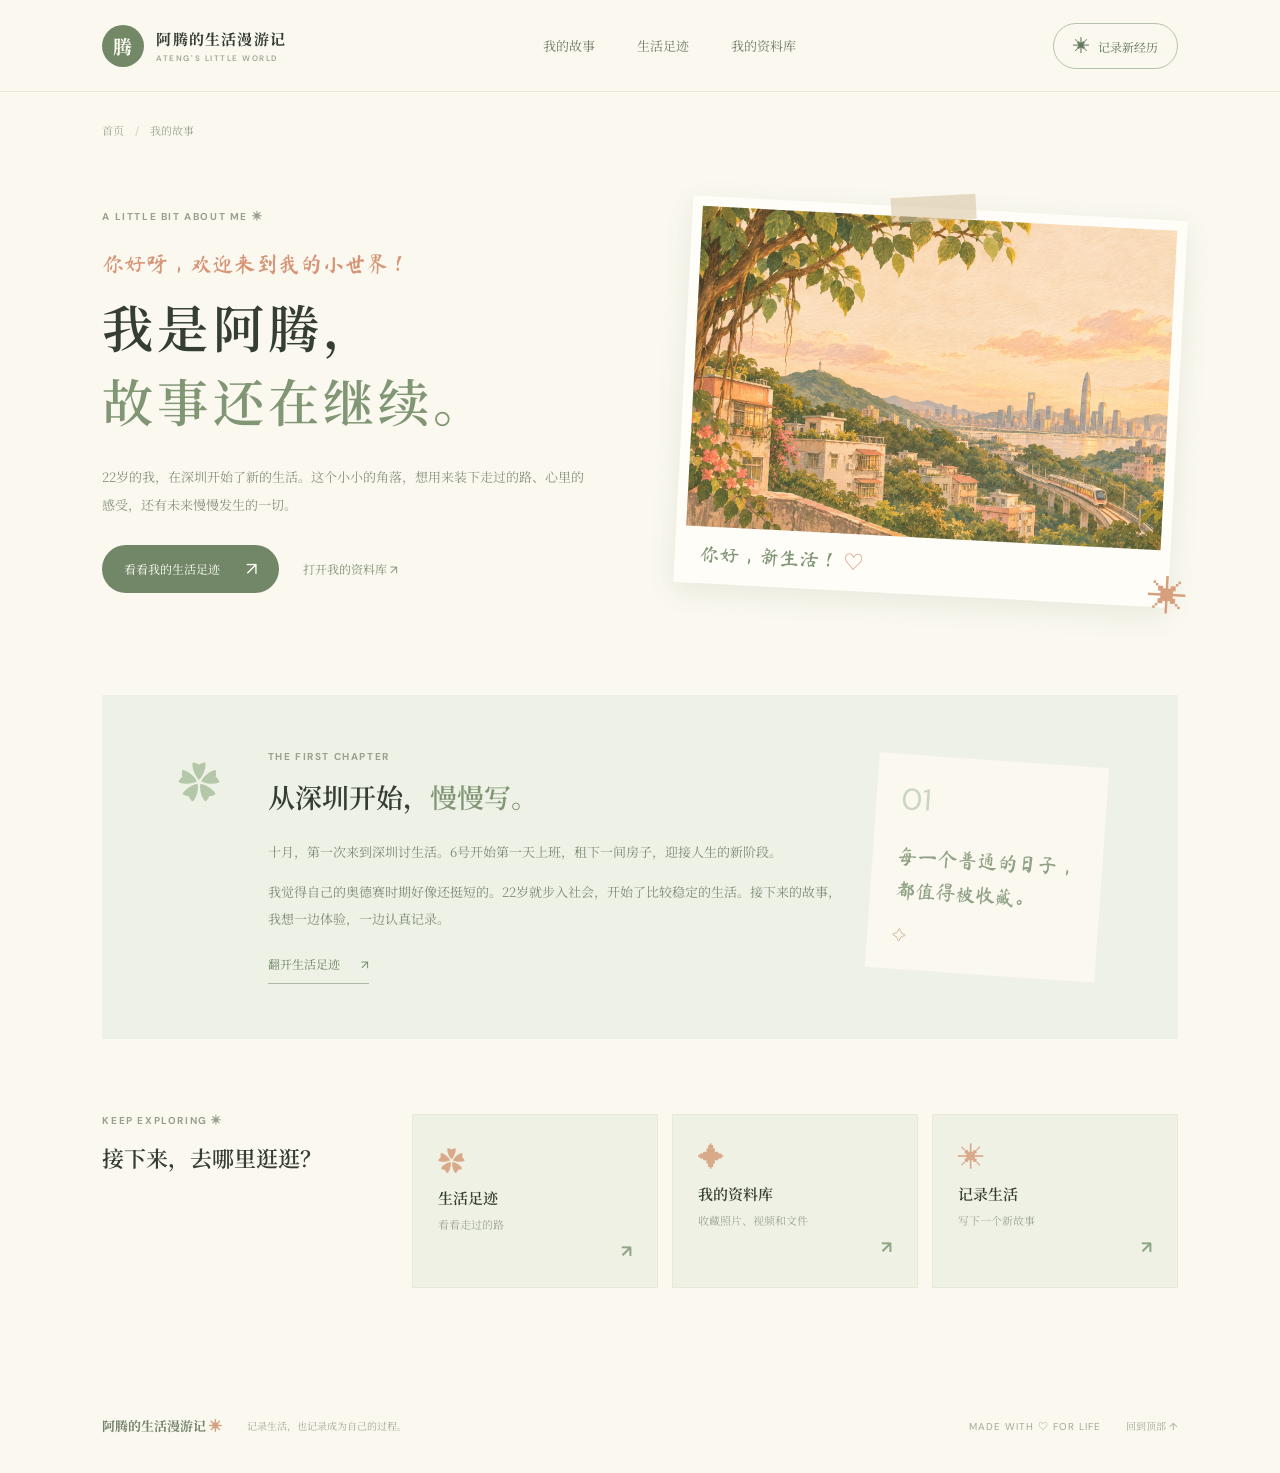
==== about.html @ c67d039f "Add story pages and personal media library" ====
<!doctype html>
<html lang="zh-CN"><head><meta charset="utf-8"><meta name="viewport" content="width=device-width, initial-scale=1"><meta name="theme-color" content="#f8f5e9"><title>我的故事 · 阿腾的生活漫游记</title><link rel="preconnect" href="https://fonts.googleapis.com"><link rel="preconnect" href="https://fonts.gstatic.com" crossorigin><link href="https://fonts.googleapis.com/css2?family=DM+Sans:wght@400;500;600;700&family=Ma+Shan+Zheng&family=Noto+Serif+SC:wght@400;500;600;700&display=swap" rel="stylesheet"><link rel="stylesheet" href="style.css"><link rel="stylesheet" href="about.css"></head>
<body><div class="page-shell"><header class="topbar"><a class="brand" href="index.html"><span class="brand-mark">腾</span><span>阿腾的生活漫游记<small>ATENG'S LITTLE WORLD</small></span></a><nav class="topnav" aria-label="主导航"><a href="about.html" aria-current="page">我的故事</a><a href="journey.html">生活足迹</a><a href="library.html">我的资料库</a></nav><a class="header-button" href="add.html"><span>✳</span> 记录新经历</a></header>
<main class="about-page"><div class="about-breadcrumb"><a href="index.html">首页</a> <span> / </span> 我的故事</div><section class="about-hero"><div class="about-intro"><p class="mini-label">A LITTLE BIT ABOUT ME ✳</p><p class="handwritten about-hello">你好呀，欢迎来到我的小世界！</p><h1>我是阿腾，<br><em>故事还在继续。</em></h1><p class="about-lead">22岁的我，在深圳开始了新的生活。这个小小的角落，想用来装下走过的路、心里的感受，还有未来慢慢发生的一切。</p><div class="about-buttons"><a class="primary-button" href="journey.html">看看我的生活足迹 <span>↗</span></a><a class="about-text-link" href="library.html">打开我的资料库 ↗</a></div></div><div class="about-postcard"><img src="assets/shenzhen.png" alt="温暖夕阳下的深圳城市插画"><span class="postcard-tape"></span><p class="handwritten">你好，新生活！ <span>♡</span></p><span class="postcard-flower">✳</span></div></section><section class="about-chapter"><div class="chapter-flower">✿</div><div><p class="mini-label">THE FIRST CHAPTER</p><h2>从深圳开始，<em>慢慢写。</em></h2><p>十月，第一次来到深圳讨生活。6号开始第一天上班，租下一间房子，迎接人生的新阶段。</p><p>我觉得自己的奥德赛时期好像还挺短的。22岁就步入社会，开始了比较稳定的生活。接下来的故事，我想一边体验，一边认真记录。</p><a href="journey.html">翻开生活足迹 <span>↗</span></a></div><div class="chapter-note"><span>01</span><p class="handwritten">每一个普通的日子，<br>都值得被收藏。</p>✧</div></section><section class="about-explore"><div><p class="mini-label">KEEP EXPLORING ✳</p><h2>接下来，去哪里逛逛？</h2></div><a href="journey.html"><span>✿</span><strong>生活足迹</strong><small>看看走过的路</small><b>↗</b></a><a href="library.html"><span>✦</span><strong>我的资料库</strong><small>收藏照片、视频和文件</small><b>↗</b></a><a href="add.html"><span>✳</span><strong>记录生活</strong><small>写下一个新故事</small><b>↗</b></a></section></main><footer><a href="index.html" class="footer-brand">阿腾的生活漫游记 <span>✳</span></a><p>记录生活，也记录成为自己的过程。</p><span>MADE WITH ♡ FOR LIFE</span><a href="#">回到顶部 ↑</a></footer></div></body></html>
---- style.css ----
:root{--ink:#353e32;--green:#6e8060;--dark:#53694e;--paper:#faf8ef;--cream:#f2f0df;--muted:#8c9180;--orange:#d88f6d}*{box-sizing:border-box}html{scroll-behavior:smooth}body{margin:0;background:#ebece0;color:var(--ink);font-family:'DM Sans','Noto Serif SC',serif;font-size:14px}.svg-defs{position:absolute;width:0;height:0;overflow:hidden}button,a{font:inherit}button{cursor:pointer}a{color:inherit;text-decoration:none}.page-shell{max-width:1600px;margin:auto;background:var(--paper);overflow:hidden}.topbar{height:92px;padding:0 8%;display:flex;align-items:center;justify-content:space-between;border-bottom:1px solid #e6e8d9}.brand{display:flex;align-items:center;gap:12px;font-family:'Noto Serif SC',serif;font-weight:700;letter-spacing:.08em;font-size:15px}.brand-mark{display:grid;place-items:center;width:42px;height:42px;background:#728866;color:#fffdf1;border-radius:50%;font-size:19px}.brand small{display:block;font:600 8px 'DM Sans',sans-serif;letter-spacing:.19em;color:#a0a995;margin-top:4px}.topnav{display:flex;gap:42px;color:#727c6c;font-size:13px}.topnav a,.topnav button{transition:color .2s}.topnav a:hover,.topnav button:hover{color:#d38669}.topnav button{border:0;background:none;color:inherit;padding:0}.header-button{border:1px solid #b8c2ad;background:transparent;color:#63775e;border-radius:30px;padding:11px 19px;font-size:12px}.header-button span{font-size:17px;margin-right:5px}.hero{position:relative;display:grid;grid-template-columns:1fr 1.02fr;gap:5%;padding:72px 8% 95px;min-height:570px;align-items:center}.hero-copy{padding:0 0 8px}.eyebrow,.mini-label{font:700 10px 'DM Sans',sans-serif;letter-spacing:.16em;color:#98a18d}.eyebrow{display:flex;align-items:center;gap:9px}.eyebrow-dot{width:7px;height:7px;border-radius:50%;background:#d3a17e}.line{width:35px;height:1px;background:#cbd1bd}.handwritten{font-family:'Ma Shan Zheng','Noto Serif SC',serif;font-weight:400}.hello{font-size:24px;color:#d69676;margin:32px 0 12px;transform:rotate(-3deg);transform-origin:left}.hello span{font-family:sans-serif;font-size:17px}.hero h1{font-family:'Noto Serif SC',serif;font-size:clamp(34px,3.4vw,53px);line-height:1.5;letter-spacing:.08em;margin:0;font-weight:600}.hero h1 em,.journey-section h3 em{font-style:normal;color:#7c9470}.hero-description{font-family:'Noto Serif SC',serif;color:#8a9081;line-height:2.15;font-size:13px;margin:22px 0 27px}.hero-actions{display:flex;align-items:center;gap:24px}.primary-button{display:inline-flex;align-items:center;justify-content:space-between;gap:26px;border:0;border-radius:28px;background:#718767;color:#fffef5;padding:15px 22px;font-size:12px;transition:background .2s,transform .2s}.primary-button:hover{background:#586f50;transform:translateY(-2px)}.primary-button span{font-size:18px;line-height:1}.hero-note{font-family:'Ma Shan Zheng',serif;color:#b4ab91;font-size:15px}.hero-note span{font-size:27px;display:inline-block;transform:rotate(-20deg)}.hero-art{height:390px;position:relative;background:#eadbc2;border:8px solid #fffdf6;box-shadow:0 9px 30px #7e765b1a;transform:rotate(2deg)}.art-image,.mini-photo{position:absolute;inset:0;background:linear-gradient(90deg,#f6e6cc22,#fff3da08),url('assets/shenzhen.png') center/cover}.hero-art:before{content:'';position:absolute;width:80px;height:25px;background:#d9c6a78c;top:-15px;left:42%;transform:rotate(-5deg);z-index:2}.art-stamp{position:absolute;top:24px;right:26px;display:flex;flex-direction:column;text-align:center;border:1px solid #fef9e3;border-radius:50%;width:92px;height:92px;justify-content:center;color:#fffef5;transform:rotate(9deg);text-shadow:0 1px 4px #4d523f}.art-stamp span,.art-stamp small{font-size:8px;letter-spacing:.16em}.art-stamp strong{font-family:'Noto Serif SC';font-size:24px}.art-caption{position:absolute;bottom:0;left:0;background:#fffdf4ed;padding:13px 20px;font-family:'Noto Serif SC';font-size:11px;letter-spacing:.1em;color:#77836d}.art-caption span{color:#d79571;margin-right:7px}.photo-corner{position:absolute;right:-20px;bottom:-22px;color:#d7a681;font-size:36px}.hero-number{position:absolute;bottom:31px;left:8%;color:#b2b9a6;font-size:10px;letter-spacing:.12em}.friends-section{min-height:250px;background:#eff1e5;display:flex;align-items:center;gap:30px;padding:31px 8% 25px;position:relative}.friends-intro{width:23%;flex:none;position:relative}.mini-label{margin:0 0 14px}.mini-label span{color:#d29b77}.friends-intro h2,.section-heading h2{font-family:'Noto Serif SC',serif;font-size:25px;line-height:1.55;letter-spacing:.07em;margin:0;font-weight:600}.friends-intro h2 em{color:#809375;font-style:normal}.friends-intro p:not(.mini-label){color:#929b89;font-size:11px;line-height:1.9;margin:10px 0}.curved-arrow{position:absolute;right:0;bottom:0;font-size:44px;color:#bdc9b1;transform:rotate(-30deg)}.friends{display:grid;grid-template-columns:repeat(4,1fr);flex:1;align-items:end;gap:14px}.friend{border:0;background:transparent;position:relative;height:188px;display:flex;flex-direction:column;align-items:center;justify-content:end;color:var(--ink);padding:0}.sprite{position:relative;width:84px;height:79px;background:var(--sprite);border-radius:45% 45% 42% 42%;display:block;box-shadow:inset -7px -6px 0 #00000008,0 8px 0 -4px #5c68532b;transition:transform .25s;transform-origin:bottom}.friend-peach{--sprite:#edbda4;--deep:#a86758}.friend-green{--sprite:#aebf98;--deep:#6d825d}.friend-yellow{--sprite:#e9d28d;--deep:#a68b50}.friend-lilac{--sprite:#c8b9cf;--deep:#8c7695}.sprout{position:absolute;top:-24px;left:32px;font-size:25px;color:var(--deep)}.face{position:absolute;top:32px;left:23px;display:flex;gap:21px}.face i{width:5px;height:7px;border-radius:50%;background:#5f574c}.face b{position:absolute;top:3px;left:12px;font:16px sans-serif;color:#705d50}.arm{position:absolute;width:27px;height:10px;top:47px;background:var(--sprite);border-radius:20px;transition:transform .25s}.arm-l{left:-16px;transform:rotate(25deg)}.arm-r{right:-16px;transform:rotate(-25deg)}.feet{position:absolute;bottom:-12px;left:24px;color:var(--deep);font-size:26px;letter-spacing:12px;line-height:1}.friend-label{margin-top:23px;display:flex;flex-direction:column;gap:4px}.friend-label strong{font-family:'Noto Serif SC';font-size:13px}.friend-label small{font-size:8px;letter-spacing:.12em;color:#a5ae9b}.sign{position:absolute;z-index:2;top:0;background:#fffdf4;border:1px solid #b9aa8e;color:#6b795f;padding:7px 10px;white-space:nowrap;border-radius:5px;font-family:'Noto Serif SC';font-size:11px;opacity:0;transform:translateY(15px) rotate(-8deg);transition:opacity .2s,transform .25s;box-shadow:0 3px 0 #d5ccba}.sign:after{content:'';width:3px;height:28px;background:#b9aa8e;position:absolute;top:100%;left:50%}.friend:hover .sign,.friend:focus-visible .sign{opacity:1;transform:translateY(0) rotate(-8deg)}.friend:hover .sprite,.friend:focus-visible .sprite{animation:dance .45s ease-in-out infinite alternate}.friend:hover .arm,.friend:focus-visible .arm{transform:rotate(-60deg)}@keyframes dance{from{transform:rotate(-10deg) translateY(0)}to{transform:rotate(10deg) translateY(-7px)}}.friends-doodle{font-size:31px;color:#c5ceba;display:flex;gap:8px;align-items:center;transform:rotate(10deg)}.friends-doodle span{font:15px 'Ma Shan Zheng';line-height:1;color:#abbba0}.journey-section{padding:95px 8% 72px}.section-heading{display:flex;align-items:end;justify-content:space-between;margin-bottom:32px}.section-heading h2{font-size:32px}.heading-scribble{font:18px 'Ma Shan Zheng';color:#c39c7f;margin-left:12px}.section-heading>div>p:last-child{color:#999f91;font-size:12px;margin:9px 0 0}.text-button{border:0;border-bottom:1px solid #aebaa4;color:#6d8064;background:none;padding:8px 0;font-size:12px}.text-button span{margin-left:14px}.story-card{background:#f3f2e7;border:1px solid #e8eadc;display:grid;grid-template-columns:130px 1fr 32%;gap:30px;padding:38px;min-height:325px}.date-column{border-right:1px solid #dbdfcf;display:flex;flex-direction:column;align-items:flex-start;padding:9px 20px 0 0;color:#87967c}.date-month{font-size:11px;letter-spacing:.15em}.date-column strong{font:500 49px 'DM Sans';line-height:1.2}.date-column strong span{font:13px 'Noto Serif SC';margin-left:5px}.date-line{height:1px;width:34px;background:#b9c4b1;margin:15px 0}.date-column small{font-size:10px;color:#a0aa98;white-space:nowrap}.story-content{padding:7px 0}.story-meta{display:flex;align-items:center;gap:15px;color:#a4ab9a;font-size:10px}.tag{background:#dce5d5;color:#738a69;padding:6px 10px;border-radius:20px}.story-content h3{font:600 25px/1.55 'Noto Serif SC';letter-spacing:.06em;margin:17px 0}.story-content p{font-family:'Noto Serif SC';font-size:12px;color:#7f8979;line-height:2;margin:0 0 9px;max-width:520px}.story-footer{display:flex;gap:20px;color:#b1ab91;font-size:10px;margin-top:21px}.story-visual{position:relative;align-self:center;height:250px;background:#fffdf7;padding:8px;box-shadow:0 5px 15px #68735c18;transform:rotate(3deg)}.mini-photo{inset:8px 8px 44px;background-position:65% center}.tape{position:absolute;width:65px;height:22px;top:-11px;left:40%;background:#d7bea58a;transform:rotate(-7deg)}.visual-note{position:absolute;bottom:9px;left:18px;font-size:15px;color:#849278}.visual-note span{color:#d8a189}.visual-star{position:absolute;right:-14px;bottom:10px;font-size:30px;color:#d8ab83}.entry-list{display:grid;grid-template-columns:repeat(2,1fr);gap:18px;margin-top:18px}.entry-card{position:relative;padding:28px;background:#f3f2e7;border:1px solid #e8eadc}.entry-date,.entry-location{font-size:11px;color:#93a087;margin-right:15px}.entry-card h3{font:600 21px 'Noto Serif SC';margin:18px 0}.entry-content{font:13px/2 'Noto Serif SC';color:#7f8979;white-space:pre-wrap;overflow-wrap:anywhere}.entry-delete{border:0;background:transparent;color:#ac9c88;font-size:11px;padding:8px 0}.entry-delete:hover{color:#ae675c}.more-note{text-align:center;color:#b9bca9;font:15px 'Ma Shan Zheng';margin-top:35px}.more-note span{color:#d5b293;margin:0 12px}.closing{background:#e7ecdd;text-align:center;padding:50px 20px 54px;position:relative}.closing-flower{position:absolute;color:#c5d2bc;font-size:80px;left:18%;top:38px}.closing p{font-size:29px;line-height:1.5;color:#72866a;margin:0 0 12px}.closing-en{display:block;font-size:9px;letter-spacing:.17em;color:#a4b29b}.closing button{margin-top:22px;border:1px solid #a4b69d;border-radius:30px;background:transparent;color:#6f8266;padding:10px 17px;font-size:11px}.closing button span{margin-left:12px}footer{display:flex;align-items:center;gap:25px;padding:30px 8%;color:#a2aa99;font-size:10px}footer .footer-brand{font-family:'Noto Serif SC';font-weight:700;color:#73836b;font-size:13px}footer .footer-brand span{color:#d5a182}footer p{flex:1}footer>span{letter-spacing:.1em}dialog{border:0;padding:0;border-radius:16px;width:min(520px,calc(100% - 32px));color:var(--ink);background:#faf8ef;box-shadow:0 15px 80px #2e3d3150}dialog::backdrop{background:#33453388;backdrop-filter:blur(3px)}.dialog-inner{padding:36px;position:relative}.dialog-close{position:absolute;right:22px;top:15px;background:none;border:0;color:#8a9980;font-size:28px}.dialog-inner h2{font:600 27px 'Noto Serif SC';margin:0 0 9px}.dialog-description,.about-copy{color:#899382;line-height:2;font-family:'Noto Serif SC';font-size:12px}.dialog-description{margin-bottom:25px}form label{display:flex;flex-direction:column;gap:8px;color:#6c7c65;font-size:12px;margin-bottom:17px}input,textarea{width:100%;border:1px solid #dbe0d1;border-radius:7px;background:#fffef8;padding:12px;color:#364333;font:13px 'DM Sans','Noto Serif SC',serif}textarea{resize:vertical}input:focus,textarea:focus{outline:2px solid #adbea3;outline-offset:1px}.form-row{display:grid;grid-template-columns:1fr 1fr;gap:14px}.form-hint{font-size:11px;color:#a5ad9d}.submit-button{width:100%}.about-copy{font-size:14px;margin:22px 0}.about-copy+.primary-button{margin-top:10px}:focus-visible{outline:2px solid #bd8c70;outline-offset:4px}@media(max-width:900px){.topbar{padding:0 5%}.topnav{gap:18px}.hero{padding-left:5%;padding-right:5%;gap:4%}.hero-art{height:330px}.friends-section,.journey-section{padding-left:5%;padding-right:5%}.friends-intro{width:22%}.friends-doodle{display:none}.story-card{grid-template-columns:95px 1fr 30%;gap:20px;padding:25px}.story-visual{height:210px}footer{padding-left:5%;padding-right:5%}}@media(max-width:650px){.topbar{height:72px}.brand{font-size:13px}.brand-mark{width:36px;height:36px}.topnav{display:none}.header-button{font-size:11px;padding:9px 12px}.hero{grid-template-columns:1fr;padding:48px 6% 62px;gap:35px}.hero h1{font-size:35px}.hello{margin-top:24px}.hero-description{font-size:12px}.desktop-only{display:none}.hero-art{height:270px;margin:0 8px}.hero-number{bottom:20px}.friends-section{display:block;padding:38px 6%}.friends-intro{width:100%}.friends-intro h2 br{display:none}.friends-intro p:not(.mini-label) br{display:none}.curved-arrow{display:none}.friends{grid-template-columns:repeat(4,1fr);gap:0}.friend{height:150px}.sprite{transform:scale(.7);margin-bottom:-10px}.friend:hover .sprite,.friend:focus-visible .sprite{animation:dance-small .45s ease-in-out infinite alternate}.friend-label strong{font-size:11px}.friend-label small{font-size:7px}.sign{font-size:10px;padding:5px;top:0}.sprout{top:-24px}@keyframes dance-small{from{transform:scale(.7) rotate(-10deg)}to{transform:scale(.7) rotate(10deg) translateY(-7px)}}.journey-section{padding:65px 6%}.section-heading{align-items:start;gap:10px}.section-heading h2{font-size:27px}.heading-scribble{display:block;margin:4px 0;font-size:16px}.text-button{white-space:nowrap}.story-card{grid-template-columns:1fr;padding:24px;gap:15px}.date-column{border-right:0;border-bottom:1px solid #dbdfcf;flex-direction:row;align-items:baseline;gap:10px;padding:0 0 12px}.date-column strong{font-size:30px}.date-line{display:none}.story-content h3{font-size:23px}.story-visual{height:220px;margin:5px 12px 10px}.entry-list{grid-template-columns:1fr}.closing-flower{left:7%;font-size:50px}.closing p{font-size:25px}footer{flex-wrap:wrap;gap:10px 20px}footer p{flex-basis:100%;order:3;margin:0}footer>span{margin-left:auto}footer>a:last-child{display:none}.dialog-inner{padding:28px 24px}}@media(prefers-reduced-motion:reduce){html{scroll-behavior:auto}*,*:before,*:after{animation-duration:.01ms!important;animation-iteration-count:1!important;transition-duration:.01ms!important}}
.closing-link{display:inline-block;margin-top:22px;border:1px solid #a4b69d;border-radius:30px;background:transparent;color:#6f8266;padding:10px 17px;font-size:11px}.closing-link span{margin-left:12px}.friend{text-decoration:none}.friend:active .sprite{transform:scale(.94)}
---- about.css ----
.about-page{padding:0 8% 90px}.about-breadcrumb{font-size:11px;color:#9da895;padding:30px 0}.about-breadcrumb a:hover{color:#d68e70}.about-breadcrumb span{padding:0 8px;color:#cbd0c0}.about-hero{display:grid;grid-template-columns:1fr 1fr;align-items:center;gap:8%;padding:40px 0 100px}.about-hello{color:#d79576;font-size:22px;margin:30px 0 14px}.about-intro h1{font:600 clamp(36px,4vw,55px)/1.45 'Noto Serif SC',serif;letter-spacing:.08em;margin:0}.about-intro h1 em,.about-chapter h2 em{font-style:normal;color:#809674}.about-lead{font:13px/2.2 'Noto Serif SC',serif;color:#8a9382;max-width:500px;margin:25px 0}.about-buttons{display:flex;align-items:center;gap:24px}.about-text-link{font-size:12px;color:#7f9376}.about-postcard{position:relative;background:#fffdf7;padding:10px 10px 0;box-shadow:0 8px 28px #66745b1c;transform:rotate(3deg)}.about-postcard img{display:block;width:100%;height:320px;object-fit:cover}.postcard-tape{position:absolute;top:-12px;left:40%;width:85px;height:25px;background:#d7c3a38c;transform:rotate(-6deg)}.about-postcard p{font-size:20px;color:#829778;margin:12px 15px 16px}.about-postcard p span{color:#dca18a}.postcard-flower{position:absolute;color:#d69f7d;font-size:40px;right:-20px;bottom:-15px}.about-chapter{background:#eef1e5;padding:55px 7%;display:grid;grid-template-columns:60px 1fr 230px;gap:30px;align-items:center}.chapter-flower{align-self:start;color:#b4c8a9;font-size:42px}.about-chapter h2,.about-explore h2{font:600 27px/1.5 'Noto Serif SC',serif;margin:0 0 20px}.about-chapter p:not(.mini-label){font:13px/2.1 'Noto Serif SC',serif;color:#7f8e79;max-width:650px}.about-chapter a{display:inline-block;color:#6f8667;border-bottom:1px solid #acbaa5;padding:10px 0;font-size:12px}.about-chapter a span{margin-left:18px}.chapter-note{background:#faf8ef;padding:25px;transform:rotate(4deg);color:#c7b194}.chapter-note>span{font:30px 'DM Sans';color:#cad5c3}.chapter-note p.handwritten{font:20px/1.7 'Ma Shan Zheng';color:#91a286}.about-explore{padding-top:75px;display:grid;grid-template-columns:1.2fr repeat(3,1fr);gap:14px;align-items:stretch}.about-explore h2{font-size:22px}.about-explore>a{background:#f0f1e5;border:1px solid #e7eada;padding:25px;display:flex;flex-direction:column;gap:8px;transition:transform .2s,background .2s}.about-explore>a:hover{transform:translateY(-5px);background:#e8eddf}.about-explore>a span{font-size:27px;color:#d9aa89}.about-explore>a strong{font:600 15px 'Noto Serif SC'}.about-explore>a small{font-size:11px;color:#9ca796}.about-explore>a b{align-self:end;font-size:17px;color:#91a687} @media(max-width:800px){.about-page{padding:0 5% 60px}.about-hero{gap:5%}.about-postcard img{height:250px}.about-chapter{grid-template-columns:35px 1fr}.chapter-note{display:none}.about-explore{grid-template-columns:repeat(3,1fr)}.about-explore>div{grid-column:1/-1}}@media(max-width:600px){.about-page{padding:0 6% 55px}.about-breadcrumb{padding:22px 0}.about-hero{grid-template-columns:1fr;gap:40px;padding:20px 0 70px}.about-intro h1{font-size:37px}.about-postcard{margin:0 10px}.about-postcard img{height:230px}.about-chapter{display:block;padding:32px 25px}.chapter-flower{font-size:30px}.about-explore{padding-top:50px;grid-template-columns:1fr}.about-explore>a{display:grid;grid-template-columns:36px 1fr 25px;align-items:center}.about-explore>a span{grid-row:1/3}.about-explore>a b{grid-column:3;grid-row:1/3}.about-explore>a small{grid-column:2}}
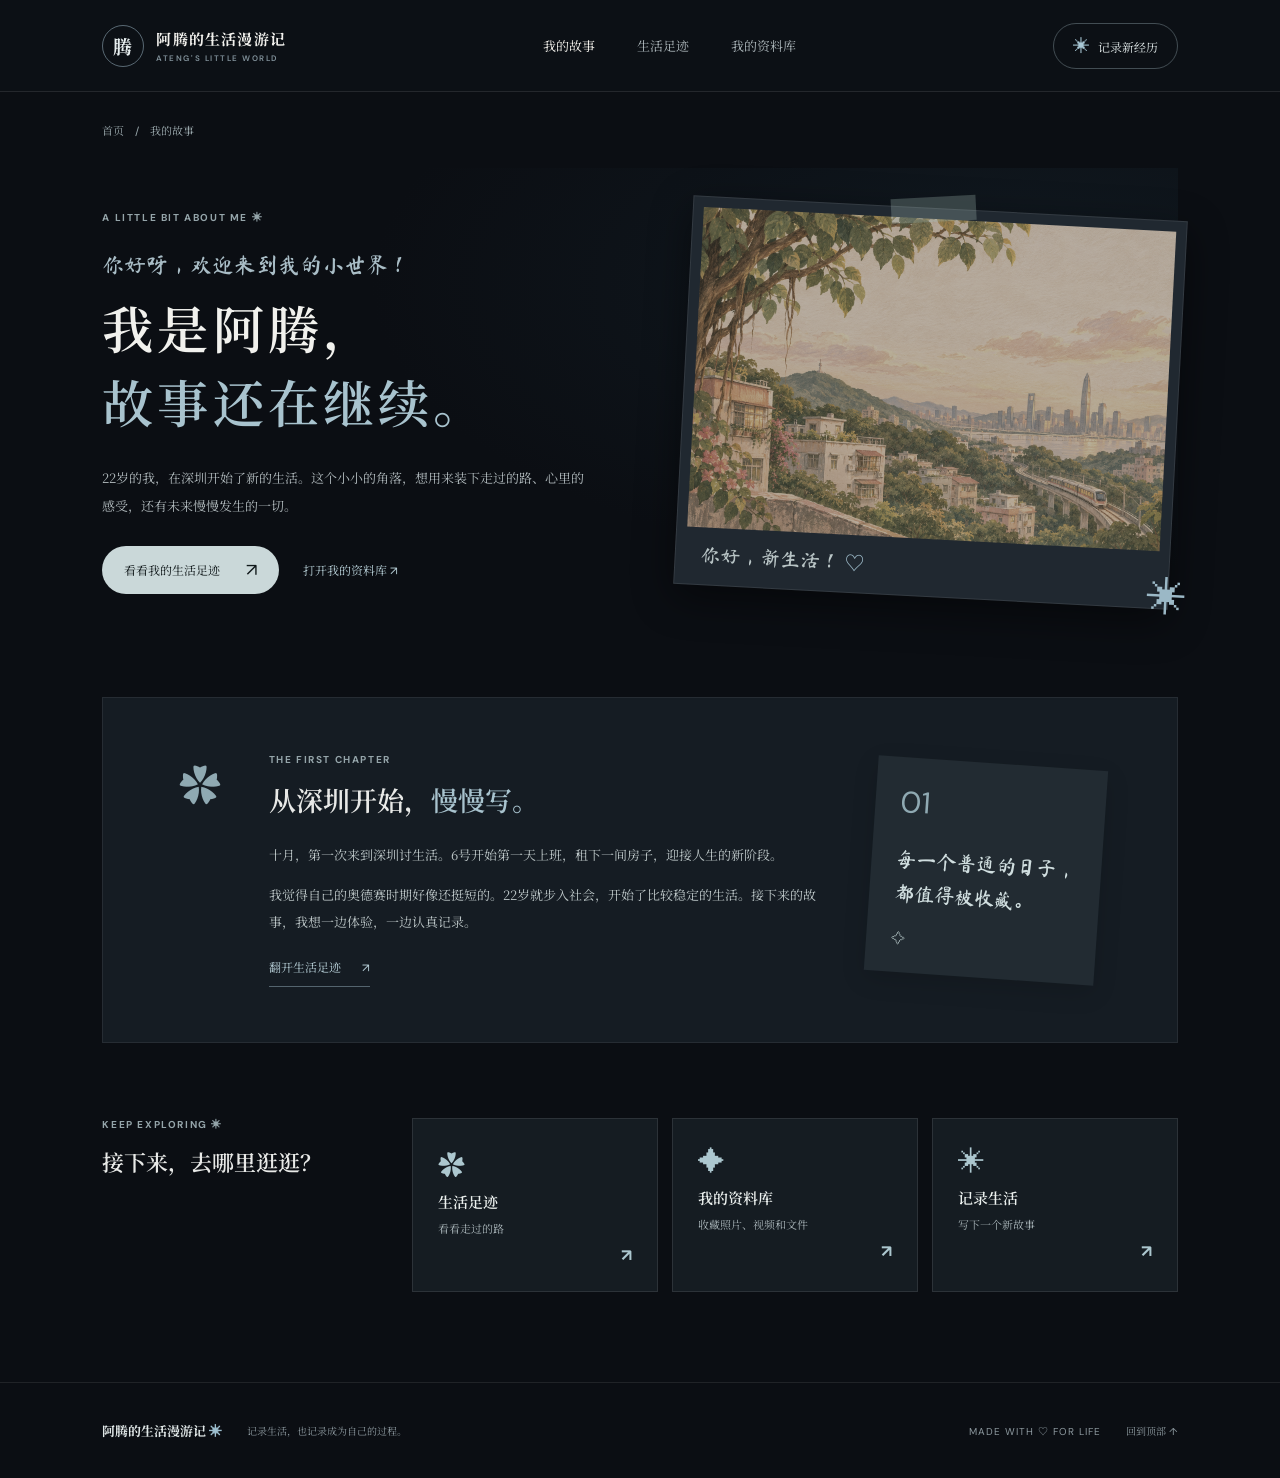
==== commit a65d777d: "Redesign personal site with cinematic dark theme" ====
--- a/about.html
+++ b/about.html
@@ -1,4 +1,4 @@
 <!doctype html>
-<html lang="zh-CN"><head><meta charset="utf-8"><meta name="viewport" content="width=device-width, initial-scale=1"><meta name="theme-color" content="#f8f5e9"><title>我的故事 · 阿腾的生活漫游记</title><link rel="preconnect" href="https://fonts.googleapis.com"><link rel="preconnect" href="https://fonts.gstatic.com" crossorigin><link href="https://fonts.googleapis.com/css2?family=DM+Sans:wght@400;500;600;700&family=Ma+Shan+Zheng&family=Noto+Serif+SC:wght@400;500;600;700&display=swap" rel="stylesheet"><link rel="stylesheet" href="style.css"><link rel="stylesheet" href="about.css"></head>
+<html lang="zh-CN"><head><meta charset="utf-8"><meta name="viewport" content="width=device-width, initial-scale=1"><meta name="theme-color" content="#0a0e13"><title>我的故事 · 阿腾的生活漫游记</title><link rel="preconnect" href="https://fonts.googleapis.com"><link rel="preconnect" href="https://fonts.gstatic.com" crossorigin><link href="https://fonts.googleapis.com/css2?family=DM+Sans:wght@400;500;600;700&family=Ma+Shan+Zheng&family=Noto+Serif+SC:wght@400;500;600;700&display=swap" rel="stylesheet"><link rel="stylesheet" href="style.css"><link rel="stylesheet" href="about.css"><link rel="stylesheet" href="dark.css"></head>
 <body><div class="page-shell"><header class="topbar"><a class="brand" href="index.html"><span class="brand-mark">腾</span><span>阿腾的生活漫游记<small>ATENG'S LITTLE WORLD</small></span></a><nav class="topnav" aria-label="主导航"><a href="about.html" aria-current="page">我的故事</a><a href="journey.html">生活足迹</a><a href="library.html">我的资料库</a></nav><a class="header-button" href="add.html"><span>✳</span> 记录新经历</a></header>
 <main class="about-page"><div class="about-breadcrumb"><a href="index.html">首页</a> <span> / </span> 我的故事</div><section class="about-hero"><div class="about-intro"><p class="mini-label">A LITTLE BIT ABOUT ME ✳</p><p class="handwritten about-hello">你好呀，欢迎来到我的小世界！</p><h1>我是阿腾，<br><em>故事还在继续。</em></h1><p class="about-lead">22岁的我，在深圳开始了新的生活。这个小小的角落，想用来装下走过的路、心里的感受，还有未来慢慢发生的一切。</p><div class="about-buttons"><a class="primary-button" href="journey.html">看看我的生活足迹 <span>↗</span></a><a class="about-text-link" href="library.html">打开我的资料库 ↗</a></div></div><div class="about-postcard"><img src="assets/shenzhen.png" alt="温暖夕阳下的深圳城市插画"><span class="postcard-tape"></span><p class="handwritten">你好，新生活！ <span>♡</span></p><span class="postcard-flower">✳</span></div></section><section class="about-chapter"><div class="chapter-flower">✿</div><div><p class="mini-label">THE FIRST CHAPTER</p><h2>从深圳开始，<em>慢慢写。</em></h2><p>十月，第一次来到深圳讨生活。6号开始第一天上班，租下一间房子，迎接人生的新阶段。</p><p>我觉得自己的奥德赛时期好像还挺短的。22岁就步入社会，开始了比较稳定的生活。接下来的故事，我想一边体验，一边认真记录。</p><a href="journey.html">翻开生活足迹 <span>↗</span></a></div><div class="chapter-note"><span>01</span><p class="handwritten">每一个普通的日子，<br>都值得被收藏。</p>✧</div></section><section class="about-explore"><div><p class="mini-label">KEEP EXPLORING ✳</p><h2>接下来，去哪里逛逛？</h2></div><a href="journey.html"><span>✿</span><strong>生活足迹</strong><small>看看走过的路</small><b>↗</b></a><a href="library.html"><span>✦</span><strong>我的资料库</strong><small>收藏照片、视频和文件</small><b>↗</b></a><a href="add.html"><span>✳</span><strong>记录生活</strong><small>写下一个新故事</small><b>↗</b></a></section></main><footer><a href="index.html" class="footer-brand">阿腾的生活漫游记 <span>✳</span></a><p>记录生活，也记录成为自己的过程。</p><span>MADE WITH ♡ FOR LIFE</span><a href="#">回到顶部 ↑</a></footer></div></body></html>
--- a/dark.css
+++ b/dark.css
@@ -0,0 +1,121 @@
+/* The pages share a quieter palette so that stories and uploaded work remain the focus. */
+:root{--ink:#e8e9e7;--paper:#0b0e13;--green:#a1b8c4;--sage:#151c23;--muted:#9ba7ad;color-scheme:dark}
+body{background:#080b0f;color:#e8e9e7}
+.page-shell,.page-wrap{background:#0b0e13}
+.topbar{background:#0c1015;border-color:#ffffff19}
+.brand{color:#f2f1ed}
+.brand-mark{background:transparent;border:1px solid #9ab3c28a;color:#e8eff0;border-radius:50%}
+.brand small{color:#81919a}
+.nav,.topnav,.library-nav{color:#aeb8bc}
+.nav a:hover,.nav a[aria-current],.topnav a:hover,.topnav a[aria-current],.library-nav a:hover,.library-nav a[aria-current=page]{color:#f6f4ee}
+.library-nav a[aria-current=page]{border-color:#a7c4d2}
+.top-action,.header-button{border-color:#94a8b066;color:#e1e9e9;transition:background .2s,border-color .2s}
+.top-action:hover,.header-button:hover{background:#ffffff10;border-color:#bed5df}
+.top-action span,.header-button span{color:#a9c8d6}
+footer{border-top:1px solid #ffffff16;color:#8d999f}
+footer .footer-brand{color:#e1e8e8}
+footer .footer-brand span{color:#9dbfcf}
+.eyebrow,.mini-label,.library-eyebrow{color:#95a5aa}
+.eyebrow span,.mini-label span,.library-eyebrow span{color:#b0cbd3}
+.handwritten{color:#a9bdc6}
+.intro,.about-hello,.library-script{color:#a9bdc6}
+.page-hero h1,.write-intro h1,.about-intro h1,.library-hero h1{color:#f1f1ed}
+.page-hero h1 span,.write-intro h1 span,.about-intro h1 em,.about-chapter h2 em,.library-hero h1 span{color:#a8c3ce}
+.description,.about-lead,.library-lead{color:#b0b9bc}
+.button-dark,.primary-button,.library-button{background:#cad8d9;color:#10181a}
+.button-dark:hover,.primary-button:hover,.library-button:hover{background:#eef4f2;color:#10181a}
+.page-hero,.about-hero,.write-section{background:radial-gradient(ellipse at 85% 22%,#17263077,transparent 50%)}
+.hero-illustration,.story-photo,.about-postcard{background:#202830;box-shadow:0 12px 40px #0007;border:1px solid #ffffff16}
+.hero-image,.story-photo-image,.about-postcard img{filter:saturate(.55) brightness(.75)}
+.tape,.photo-tape,.paper-tape,.postcard-tape{background:#9fb5b04a}
+.hero-image-note,.photo-note,.about-postcard p{color:#b8c4c5}
+.hero-star,.postcard-flower,.about-postcard p span{color:#9bb8c6}
+.hero-side-note{color:#7f929a}
+.stories-section{background:#10151b}
+.section-head>div>p:last-child,.story-toolbar,.story-meta,.story-date,.story-date small{color:#a4b0b3}
+.heading-note,.library-heading h2 span{color:#b4c5ca}
+.story-search{background:#141c23;border-color:#ffffff24;color:#a7b9c0}
+.story-search input{background:transparent;color:#f0f4f3}
+.story-toolbar .line{background:#ffffff22}
+.story-toolbar a,.storage-note a,.about-chapter a,.about-text-link,.back-link{color:#b8d0d8}
+.story-card{background:#171d24;border-color:#ffffff14}
+.story-date{border-color:#ffffff20}
+.story-main h3{color:#eef2ef}
+.story-text,.story-bottom{color:#c0c9c9}
+.tag{background:#263840;color:#c8d9dc}
+.delete-story,.delete-item{color:#d8ada8}
+.no-results,.storage-note{color:#aab8b9}
+.storage-note{border-color:#879a9f55}
+.storage-note>span{color:#a9c4d1}
+.ending,.write-bottom{background:#141b22}
+.ending p,.write-bottom,.write-bottom span{color:#b7ccd2}
+.ending>span{color:#9aa9ac}
+.ending>a{border-color:#9ab3ba66;color:#d8e2e1}
+.ending-flower{color:#334952}
+.paper-card{background:#171d23;border-color:#ffffff21;box-shadow:0 14px 40px #0005}
+.paper-card:before{border-color:#ffffff0d}
+.paper-heading h2{color:#f0f2ef}
+.paper-number,.paper-subtitle,.form-note,.form-hint,.file-selection{color:#a1afb3}
+form label,.library-dialog form label:not(.file-picker){color:#c3cece}
+form label small{color:#a4b1b3}
+input,textarea,.library-search input,.library-dialog input:not([type=file]){background:#0e141a;border-color:#ffffff2d;color:#f0f4f1}
+input::placeholder,textarea::placeholder{color:#89999f;opacity:1}
+input:focus,textarea:focus,.library-search input:focus{outline:2px solid #a6c7d1;outline-offset:2px}
+input[type=date]{color-scheme:dark}
+.form-message,.library-message{color:#edb3aa}
+.doodle-face{background:#42565b;box-shadow:inset -8px -6px #0002}
+.doodle-face span,.doodle-face i,.write-doodle b{color:#c1d7d9}
+.write-doodle p{color:#b5c8ce}
+.back-link{border-color:#819ba666}
+.about-breadcrumb,.about-breadcrumb span{color:#9caaae}
+.about-breadcrumb a:hover{color:#d8e7ea}
+.about-chapter{background:#151c23;border:1px solid #ffffff12}
+.chapter-flower,.chapter-note>span{color:#8fa9b2}
+.about-chapter p:not(.mini-label){color:#bdc7c8}
+.about-chapter a{border-color:#9db7c377}
+.chapter-note{background:#222b32;color:#a7b8b9;box-shadow:0 8px 25px #0002}
+.chapter-note p.handwritten{color:#d0dedf}
+.about-explore>a{background:#151c22;border-color:#ffffff19;color:#ecf1ef}
+.about-explore>a:hover{background:#1e2a31;border-color:#9fbcc55c}
+.about-explore>a span,.about-explore>a b{color:#acc7cf}
+.about-explore>a small{color:#a7b3b7}
+.library-hero{background:radial-gradient(ellipse at 75% 30%,#1b303b 0%,#101820 42%,#0c1116 85%)}
+.library-nav{border-color:#ffffff1c}
+.art-card-one{background:#25383f;color:#a6c1c7;border-color:#33454d}
+.art-card-two{background:linear-gradient(#35434b,#4a5c60 65%,#253c41 66%);border-color:#34464b;color:#d9e4df}
+.library-mascot{background:#59737a;box-shadow:inset -8px -5px #0002,0 6px 0 #0003;color:#e3eeea}
+.library-mascot>span,.library-art>b{color:#aecad0}
+.library-mascot small{color:#bed0d0}
+.library-heading p:last-child,.collection-count,.asset-card p{color:#aeb9ba}
+.collection-count{border-color:#ffffff29}
+.library-toolbar{border-color:#ffffff20}
+.category-tabs button{color:#aebcc0}
+.category-tabs button.active{background:#2b4149;color:#eef7f6}
+.category-tabs button span{color:#b2cfd7}
+.search-box>span:not(.sr-only),.clear-filter{color:#b7c7c8}
+.library-content .storage-note{color:#9facb0}
+.asset-card{background:#171e24;border-color:#ffffff1c;box-shadow:0 5px 18px #0003}
+.asset-card:hover{box-shadow:0 10px 25px #0007}
+.asset-thumb{background:#25353c;color:#b2c9cf}
+.asset-type{background:#101920dd;color:#dfedec}
+.empty-state,.empty-state p{color:#aebcbd}
+.empty-state h3{color:#e2e9e6}
+.empty-illustration{background:#405960;color:#c2d8d9}
+.empty-illustration span{color:#e1ece8}
+.empty-upload{border-color:#9ab3ba77;color:#d2e5e5}
+.library-dialog{background:#161e25;color:#eef2ef;border:1px solid #ffffff25;box-shadow:0 20px 90px #000b}
+.library-dialog::backdrop{background:#000b}
+.library-dialog .dialog-description,.preview-meta{color:#b0bdbf}
+.library-dialog .dialog-close{color:#cad8d9}
+.file-picker{background:#1d2a31;border-color:#8eacb080;color:#d1e5e5}
+.file-picker small{color:#b3c3c3}
+.preview-content{background:#0c1318}
+.preview-content pre,.preview-placeholder{color:#c9d6d5}
+:focus-visible,.file-picker:focus-within{outline-color:#a5cbd6}
+@media(max-width:650px){
+  .page-shell>.topbar:not(.library-topbar){height:auto;min-height:72px;flex-wrap:wrap;padding:15px 6% 10px;gap:12px}
+  .page-shell>.topbar:not(.library-topbar) .topnav{display:flex;width:100%;order:3;justify-content:space-between;gap:10px;padding:5px 0;font-size:11px}
+  .page-shell>.topbar:not(.library-topbar) .header-button{margin-left:auto}
+  .story-date{border-color:#ffffff20}
+  .library-nav{border-color:#ffffff1c}
+}
